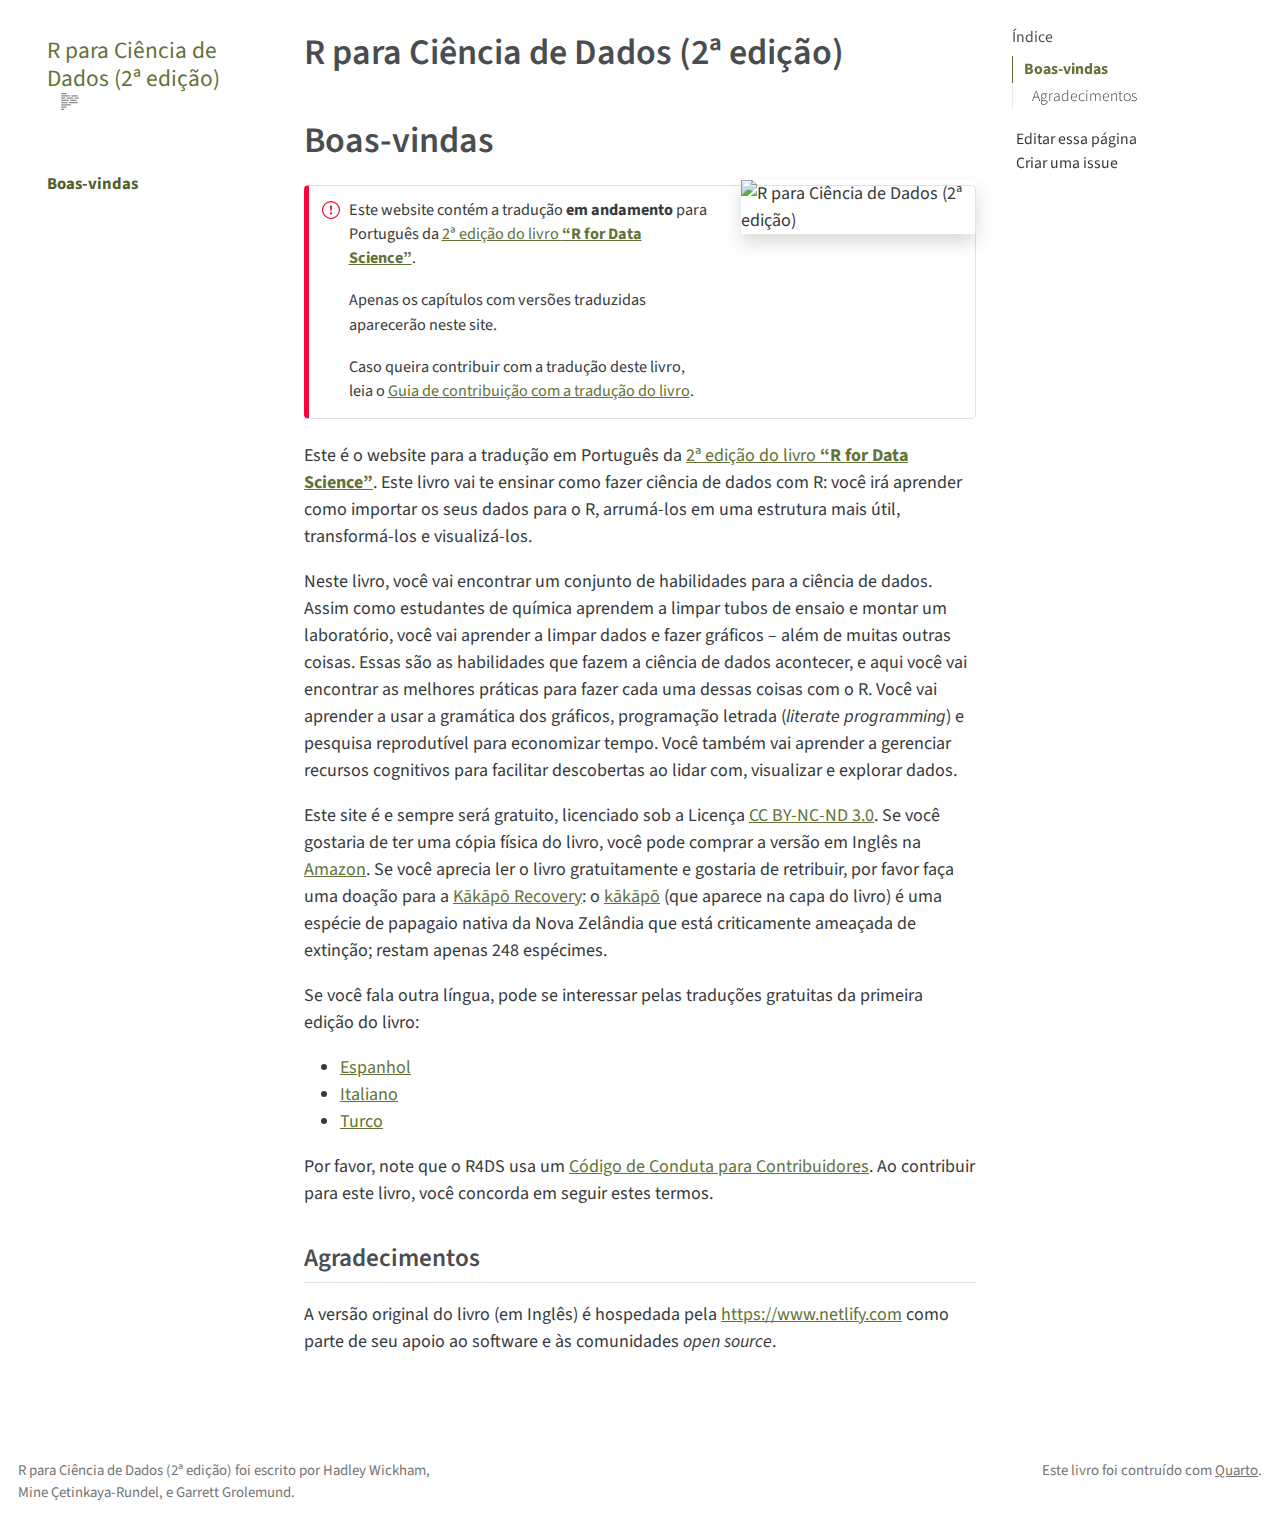
==== index.html @ 9f2780fa "Built site for gh-pages" ====
<!DOCTYPE html>
<html xmlns="http://www.w3.org/1999/xhtml" lang="pt" xml:lang="pt"><head>

<meta charset="utf-8">
<meta name="generator" content="quarto-1.3.450">

<meta name="viewport" content="width=device-width, initial-scale=1.0, user-scalable=yes">

<meta name="author" content="Hadley Wickham, Mine Çetinkaya-Rundel, e Garrett Grolemund">

<title>R para Ciência de Dados (2ª edição)</title>
<style>
code{white-space: pre-wrap;}
span.smallcaps{font-variant: small-caps;}
div.columns{display: flex; gap: min(4vw, 1.5em);}
div.column{flex: auto; overflow-x: auto;}
div.hanging-indent{margin-left: 1.5em; text-indent: -1.5em;}
ul.task-list{list-style: none;}
ul.task-list li input[type="checkbox"] {
  width: 0.8em;
  margin: 0 0.8em 0.2em -1em; /* quarto-specific, see https://github.com/quarto-dev/quarto-cli/issues/4556 */ 
  vertical-align: middle;
}
</style>


<script src="site_libs/quarto-nav/quarto-nav.js"></script>
<script src="site_libs/quarto-nav/headroom.min.js"></script>
<script src="site_libs/clipboard/clipboard.min.js"></script>
<script src="site_libs/quarto-search/autocomplete.umd.js"></script>
<script src="site_libs/quarto-search/fuse.min.js"></script>
<script src="site_libs/quarto-search/quarto-search.js"></script>
<meta name="quarto:offset" content="./">
<link href="./cover.jpg" rel="icon" type="image/jpeg">
<script src="site_libs/quarto-html/quarto.js"></script>
<script src="site_libs/quarto-html/popper.min.js"></script>
<script src="site_libs/quarto-html/tippy.umd.min.js"></script>
<script src="site_libs/quarto-html/anchor.min.js"></script>
<link href="site_libs/quarto-html/tippy.css" rel="stylesheet">
<link href="site_libs/quarto-html/quarto-syntax-highlighting.css" rel="stylesheet" id="quarto-text-highlighting-styles">
<script src="site_libs/bootstrap/bootstrap.min.js"></script>
<link href="site_libs/bootstrap/bootstrap-icons.css" rel="stylesheet">
<link href="site_libs/bootstrap/bootstrap.min.css" rel="stylesheet" id="quarto-bootstrap" data-mode="light">
<script id="quarto-search-options" type="application/json">{
  "location": "sidebar",
  "copy-button": false,
  "collapse-after": 3,
  "panel-placement": "start",
  "type": "textbox",
  "limit": 20,
  "language": {
    "search-no-results-text": "Nenhum resultado",
    "search-matching-documents-text": "documentos correspondentes",
    "search-copy-link-title": "Copiar link para a busca",
    "search-hide-matches-text": "Esconder correspondências adicionais",
    "search-more-match-text": "mais correspondência neste documento",
    "search-more-matches-text": "mais correspondências neste documento",
    "search-clear-button-title": "Limpar",
    "search-detached-cancel-button-title": "Cancelar",
    "search-submit-button-title": "Enviar",
    "search-label": "Procurar"
  }
}</script>
<script defer="" data-domain="r4ds.hadley.nz" src="https://plausible.io/js/plausible.js"></script>


</head>

<body class="nav-sidebar floating">

<div id="quarto-search-results"></div>
  <header id="quarto-header" class="headroom fixed-top">
  <nav class="quarto-secondary-nav">
    <div class="container-fluid d-flex">
      <button type="button" class="quarto-btn-toggle btn" data-bs-toggle="collapse" data-bs-target="#quarto-sidebar,#quarto-sidebar-glass" aria-controls="quarto-sidebar" aria-expanded="false" aria-label="Alternar barra lateral" onclick="if (window.quartoToggleHeadroom) { window.quartoToggleHeadroom(); }">
        <i class="bi bi-layout-text-sidebar-reverse"></i>
      </button>
      <nav class="quarto-page-breadcrumbs" aria-label="breadcrumb"><ol class="breadcrumb"><li class="breadcrumb-item"><a href="./index.html">Boas-vindas</a></li></ol></nav>
      <a class="flex-grow-1" role="button" data-bs-toggle="collapse" data-bs-target="#quarto-sidebar,#quarto-sidebar-glass" aria-controls="quarto-sidebar" aria-expanded="false" aria-label="Alternar barra lateral" onclick="if (window.quartoToggleHeadroom) { window.quartoToggleHeadroom(); }">      
      </a>
      <button type="button" class="btn quarto-search-button" aria-label="" onclick="window.quartoOpenSearch();">
        <i class="bi bi-search"></i>
      </button>
    </div>
  </nav>
</header>
<!-- content -->
<div id="quarto-content" class="quarto-container page-columns page-rows-contents page-layout-article">
<!-- sidebar -->
  <nav id="quarto-sidebar" class="sidebar collapse collapse-horizontal sidebar-navigation floating overflow-auto">
    <div class="pt-lg-2 mt-2 text-left sidebar-header">
    <div class="sidebar-title mb-0 py-0">
      <a href="./">R para Ciência de Dados (2ª edição)</a> 
        <div class="sidebar-tools-main">
    <a href="https://cienciadedatos.github.io/pt-r4ds" rel="" title="Source Code" class="quarto-navigation-tool px-1" aria-label="Source Code"><i class="bi bi-git"></i></a>
  <a href="" class="quarto-reader-toggle quarto-navigation-tool px-1" onclick="window.quartoToggleReader(); return false;" title="Alternar modo de leitor">
  <div class="quarto-reader-toggle-btn">
  <i class="bi"></i>
  </div>
</a>
</div>
    </div>
      </div>
        <div class="mt-2 flex-shrink-0 align-items-center">
        <div class="sidebar-search">
        <div id="quarto-search" class="" title="Procurar"></div>
        </div>
        </div>
    <div class="sidebar-menu-container"> 
    <ul class="list-unstyled mt-1">
        <li class="sidebar-item">
  <div class="sidebar-item-container"> 
  <a href="./index.html" class="sidebar-item-text sidebar-link active">
 <span class="menu-text">Boas-vindas</span></a>
  </div>
</li>
    </ul>
    </div>
</nav>
<div id="quarto-sidebar-glass" data-bs-toggle="collapse" data-bs-target="#quarto-sidebar,#quarto-sidebar-glass"></div>
<!-- margin-sidebar -->
    <div id="quarto-margin-sidebar" class="sidebar margin-sidebar">
        <nav id="TOC" role="doc-toc" class="toc-active">
    <h2 id="toc-title">Índice</h2>
   
  <ul>
  <li><a href="#boas-vindas" id="toc-boas-vindas" class="nav-link active" data-scroll-target="#boas-vindas">Boas-vindas</a>
  <ul class="collapse">
  <li><a href="#agradecimentos" id="toc-agradecimentos" class="nav-link" data-scroll-target="#agradecimentos">Agradecimentos</a></li>
  </ul></li>
  </ul>
<div class="toc-actions"><div><i class="bi bi-git"></i></div><div class="action-links"><p><a href="https://cienciadedatos.github.io/pt-r4ds/edit/main/index.qmd" class="toc-action">Editar essa página</a></p><p><a href="https://cienciadedatos.github.io/pt-r4ds/issues/new" class="toc-action">Criar uma issue</a></p></div></div></nav>
    </div>
<!-- main -->
<main class="content" id="quarto-document-content">

<header id="title-block-header" class="quarto-title-block default">
<div class="quarto-title">
<h1 class="title">R para Ciência de Dados (2ª edição)</h1>
</div>



<div class="quarto-title-meta">

    
  
    
  </div>
  

</header>


<section id="boas-vindas" class="level1 unnumbered">
<h1 class="unnumbered">Boas-vindas</h1><p><img src="cover.jpg" title="R para Ciência de Dados (2ª edição)" class="quarto-cover-image img-fluid"></p>
<div class="callout callout-style-simple callout-important">
<div class="callout-body d-flex">
<div class="callout-icon-container">
<i class="callout-icon"></i>
</div>
<div class="callout-body-container">
<p>Este website contém a tradução <strong>em andamento</strong> para Português da <a href="https://r4ds.hadley.nz/">2ª edição do livro <strong>“R for Data Science”</strong></a>.</p>
<p>Apenas os capítulos com versões traduzidas aparecerão neste site.</p>
<p>Caso queira contribuir com a tradução deste livro, leia o <a href="https://github.com/cienciadedatos/pt-r4ds/wiki">Guia de contribuição com a tradução do livro</a>.</p>
</div>
</div>
</div>
<p>Este é o website para a tradução em Português da <a href="https://r4ds.hadley.nz/">2ª edição do livro <strong>“R for Data Science”</strong></a>. Este livro vai te ensinar como fazer ciência de dados com R: você irá aprender como importar os seus dados para o R, arrumá-los em uma estrutura mais útil, transformá-los e visualizá-los.</p>
<p>Neste livro, você vai encontrar um conjunto de habilidades para a ciência de dados. Assim como estudantes de química aprendem a limpar tubos de ensaio e montar um laboratório, você vai aprender a limpar dados e fazer gráficos – além de muitas outras coisas. Essas são as habilidades que fazem a ciência de dados acontecer, e aqui você vai encontrar as melhores práticas para fazer cada uma dessas coisas com o R. Você vai aprender a usar a gramática dos gráficos, programação letrada (<em>literate programming</em>) e pesquisa reprodutível para economizar tempo. Você também vai aprender a gerenciar recursos cognitivos para facilitar descobertas ao lidar com, visualizar e explorar dados.</p>
<p>Este site é e sempre será gratuito, licenciado sob a Licença <a href="https://creativecommons.org/licenses/by-nc-nd/3.0/us/">CC BY-NC-ND 3.0</a>. Se você gostaria de ter uma cópia física do livro, você pode comprar a versão em Inglês na <a href="https://www.amazon.com/dp/1492097403?&amp;tag=hadlwick-20">Amazon</a>. Se você aprecia ler o livro gratuitamente e gostaria de retribuir, por favor faça uma doação para a <a href="https://www.doc.govt.nz/kakapo-donate">Kākāpō Recovery</a>: o <a href="https://www.youtube.com/watch?v=9T1vfsHYiKY">kākāpō</a> (que aparece na capa do livro) é uma espécie de papagaio nativa da Nova Zelândia que está criticamente ameaçada de extinção; restam apenas 248 espécimes.</p>
<p>Se você fala outra língua, pode se interessar pelas traduções gratuitas da primeira edição do livro:</p>
<ul>
<li><a href="http://es.r4ds.hadley.nz">Espanhol</a></li>
<li><a href="https://it.r4ds.hadley.nz">Italiano</a></li>
<li><a href="https://tr.r4ds.hadley.nz">Turco</a></li>
</ul>
<p>Por favor, note que o R4DS usa um <a href="https://contributor-covenant.org/version/2/0/CODE_OF_CONDUCT.html">Código de Conduta para Contribuidores</a>. Ao contribuir para este livro, você concorda em seguir estes termos.</p>
<section id="agradecimentos" class="level2 unnumbered">
<h2 class="unnumbered anchored" data-anchor-id="agradecimentos">Agradecimentos</h2>
<p>A versão original do livro (em Inglês) é hospedada pela <a href="https://www.netlify.com" class="uri">https://www.netlify.com</a> como parte de seu apoio ao software e às comunidades <em>open source</em>.</p>


</section>
</section>

</main> <!-- /main -->
<script id="quarto-html-after-body" type="application/javascript">
window.document.addEventListener("DOMContentLoaded", function (event) {
  const toggleBodyColorMode = (bsSheetEl) => {
    const mode = bsSheetEl.getAttribute("data-mode");
    const bodyEl = window.document.querySelector("body");
    if (mode === "dark") {
      bodyEl.classList.add("quarto-dark");
      bodyEl.classList.remove("quarto-light");
    } else {
      bodyEl.classList.add("quarto-light");
      bodyEl.classList.remove("quarto-dark");
    }
  }
  const toggleBodyColorPrimary = () => {
    const bsSheetEl = window.document.querySelector("link#quarto-bootstrap");
    if (bsSheetEl) {
      toggleBodyColorMode(bsSheetEl);
    }
  }
  toggleBodyColorPrimary();  
  const icon = "";
  const anchorJS = new window.AnchorJS();
  anchorJS.options = {
    placement: 'right',
    icon: icon
  };
  anchorJS.add('.anchored');
  const isCodeAnnotation = (el) => {
    for (const clz of el.classList) {
      if (clz.startsWith('code-annotation-')) {                     
        return true;
      }
    }
    return false;
  }
  const clipboard = new window.ClipboardJS('.code-copy-button', {
    text: function(trigger) {
      const codeEl = trigger.previousElementSibling.cloneNode(true);
      for (const childEl of codeEl.children) {
        if (isCodeAnnotation(childEl)) {
          childEl.remove();
        }
      }
      return codeEl.innerText;
    }
  });
  clipboard.on('success', function(e) {
    // button target
    const button = e.trigger;
    // don't keep focus
    button.blur();
    // flash "checked"
    button.classList.add('code-copy-button-checked');
    var currentTitle = button.getAttribute("title");
    button.setAttribute("title", "Copiada");
    let tooltip;
    if (window.bootstrap) {
      button.setAttribute("data-bs-toggle", "tooltip");
      button.setAttribute("data-bs-placement", "left");
      button.setAttribute("data-bs-title", "Copiada");
      tooltip = new bootstrap.Tooltip(button, 
        { trigger: "manual", 
          customClass: "code-copy-button-tooltip",
          offset: [0, -8]});
      tooltip.show();    
    }
    setTimeout(function() {
      if (tooltip) {
        tooltip.hide();
        button.removeAttribute("data-bs-title");
        button.removeAttribute("data-bs-toggle");
        button.removeAttribute("data-bs-placement");
      }
      button.setAttribute("title", currentTitle);
      button.classList.remove('code-copy-button-checked');
    }, 1000);
    // clear code selection
    e.clearSelection();
  });
  function tippyHover(el, contentFn) {
    const config = {
      allowHTML: true,
      content: contentFn,
      maxWidth: 500,
      delay: 100,
      arrow: false,
      appendTo: function(el) {
          return el.parentElement;
      },
      interactive: true,
      interactiveBorder: 10,
      theme: 'quarto',
      placement: 'bottom-start'
    };
    window.tippy(el, config); 
  }
  const noterefs = window.document.querySelectorAll('a[role="doc-noteref"]');
  for (var i=0; i<noterefs.length; i++) {
    const ref = noterefs[i];
    tippyHover(ref, function() {
      // use id or data attribute instead here
      let href = ref.getAttribute('data-footnote-href') || ref.getAttribute('href');
      try { href = new URL(href).hash; } catch {}
      const id = href.replace(/^#\/?/, "");
      const note = window.document.getElementById(id);
      return note.innerHTML;
    });
  }
      let selectedAnnoteEl;
      const selectorForAnnotation = ( cell, annotation) => {
        let cellAttr = 'data-code-cell="' + cell + '"';
        let lineAttr = 'data-code-annotation="' +  annotation + '"';
        const selector = 'span[' + cellAttr + '][' + lineAttr + ']';
        return selector;
      }
      const selectCodeLines = (annoteEl) => {
        const doc = window.document;
        const targetCell = annoteEl.getAttribute("data-target-cell");
        const targetAnnotation = annoteEl.getAttribute("data-target-annotation");
        const annoteSpan = window.document.querySelector(selectorForAnnotation(targetCell, targetAnnotation));
        const lines = annoteSpan.getAttribute("data-code-lines").split(",");
        const lineIds = lines.map((line) => {
          return targetCell + "-" + line;
        })
        let top = null;
        let height = null;
        let parent = null;
        if (lineIds.length > 0) {
            //compute the position of the single el (top and bottom and make a div)
            const el = window.document.getElementById(lineIds[0]);
            top = el.offsetTop;
            height = el.offsetHeight;
            parent = el.parentElement.parentElement;
          if (lineIds.length > 1) {
            const lastEl = window.document.getElementById(lineIds[lineIds.length - 1]);
            const bottom = lastEl.offsetTop + lastEl.offsetHeight;
            height = bottom - top;
          }
          if (top !== null && height !== null && parent !== null) {
            // cook up a div (if necessary) and position it 
            let div = window.document.getElementById("code-annotation-line-highlight");
            if (div === null) {
              div = window.document.createElement("div");
              div.setAttribute("id", "code-annotation-line-highlight");
              div.style.position = 'absolute';
              parent.appendChild(div);
            }
            div.style.top = top - 2 + "px";
            div.style.height = height + 4 + "px";
            let gutterDiv = window.document.getElementById("code-annotation-line-highlight-gutter");
            if (gutterDiv === null) {
              gutterDiv = window.document.createElement("div");
              gutterDiv.setAttribute("id", "code-annotation-line-highlight-gutter");
              gutterDiv.style.position = 'absolute';
              const codeCell = window.document.getElementById(targetCell);
              const gutter = codeCell.querySelector('.code-annotation-gutter');
              gutter.appendChild(gutterDiv);
            }
            gutterDiv.style.top = top - 2 + "px";
            gutterDiv.style.height = height + 4 + "px";
          }
          selectedAnnoteEl = annoteEl;
        }
      };
      const unselectCodeLines = () => {
        const elementsIds = ["code-annotation-line-highlight", "code-annotation-line-highlight-gutter"];
        elementsIds.forEach((elId) => {
          const div = window.document.getElementById(elId);
          if (div) {
            div.remove();
          }
        });
        selectedAnnoteEl = undefined;
      };
      // Attach click handler to the DT
      const annoteDls = window.document.querySelectorAll('dt[data-target-cell]');
      for (const annoteDlNode of annoteDls) {
        annoteDlNode.addEventListener('click', (event) => {
          const clickedEl = event.target;
          if (clickedEl !== selectedAnnoteEl) {
            unselectCodeLines();
            const activeEl = window.document.querySelector('dt[data-target-cell].code-annotation-active');
            if (activeEl) {
              activeEl.classList.remove('code-annotation-active');
            }
            selectCodeLines(clickedEl);
            clickedEl.classList.add('code-annotation-active');
          } else {
            // Unselect the line
            unselectCodeLines();
            clickedEl.classList.remove('code-annotation-active');
          }
        });
      }
  const findCites = (el) => {
    const parentEl = el.parentElement;
    if (parentEl) {
      const cites = parentEl.dataset.cites;
      if (cites) {
        return {
          el,
          cites: cites.split(' ')
        };
      } else {
        return findCites(el.parentElement)
      }
    } else {
      return undefined;
    }
  };
  var bibliorefs = window.document.querySelectorAll('a[role="doc-biblioref"]');
  for (var i=0; i<bibliorefs.length; i++) {
    const ref = bibliorefs[i];
    const citeInfo = findCites(ref);
    if (citeInfo) {
      tippyHover(citeInfo.el, function() {
        var popup = window.document.createElement('div');
        citeInfo.cites.forEach(function(cite) {
          var citeDiv = window.document.createElement('div');
          citeDiv.classList.add('hanging-indent');
          citeDiv.classList.add('csl-entry');
          var biblioDiv = window.document.getElementById('ref-' + cite);
          if (biblioDiv) {
            citeDiv.innerHTML = biblioDiv.innerHTML;
          }
          popup.appendChild(citeDiv);
        });
        return popup.innerHTML;
      });
    }
  }
});
</script>
</div> <!-- /content -->
<footer class="footer">
  <div class="nav-footer">
    <div class="nav-footer-left">R para Ciência de Dados (2ª edição) foi escrito por Hadley Wickham, Mine Çetinkaya-Rundel, e Garrett Grolemund.</div>   
    <div class="nav-footer-center">
      &nbsp;
    </div>
    <div class="nav-footer-right">Este livro foi contruído com <a href="https://quarto.org/">Quarto</a>.</div>
  </div>
</footer>



</body></html>
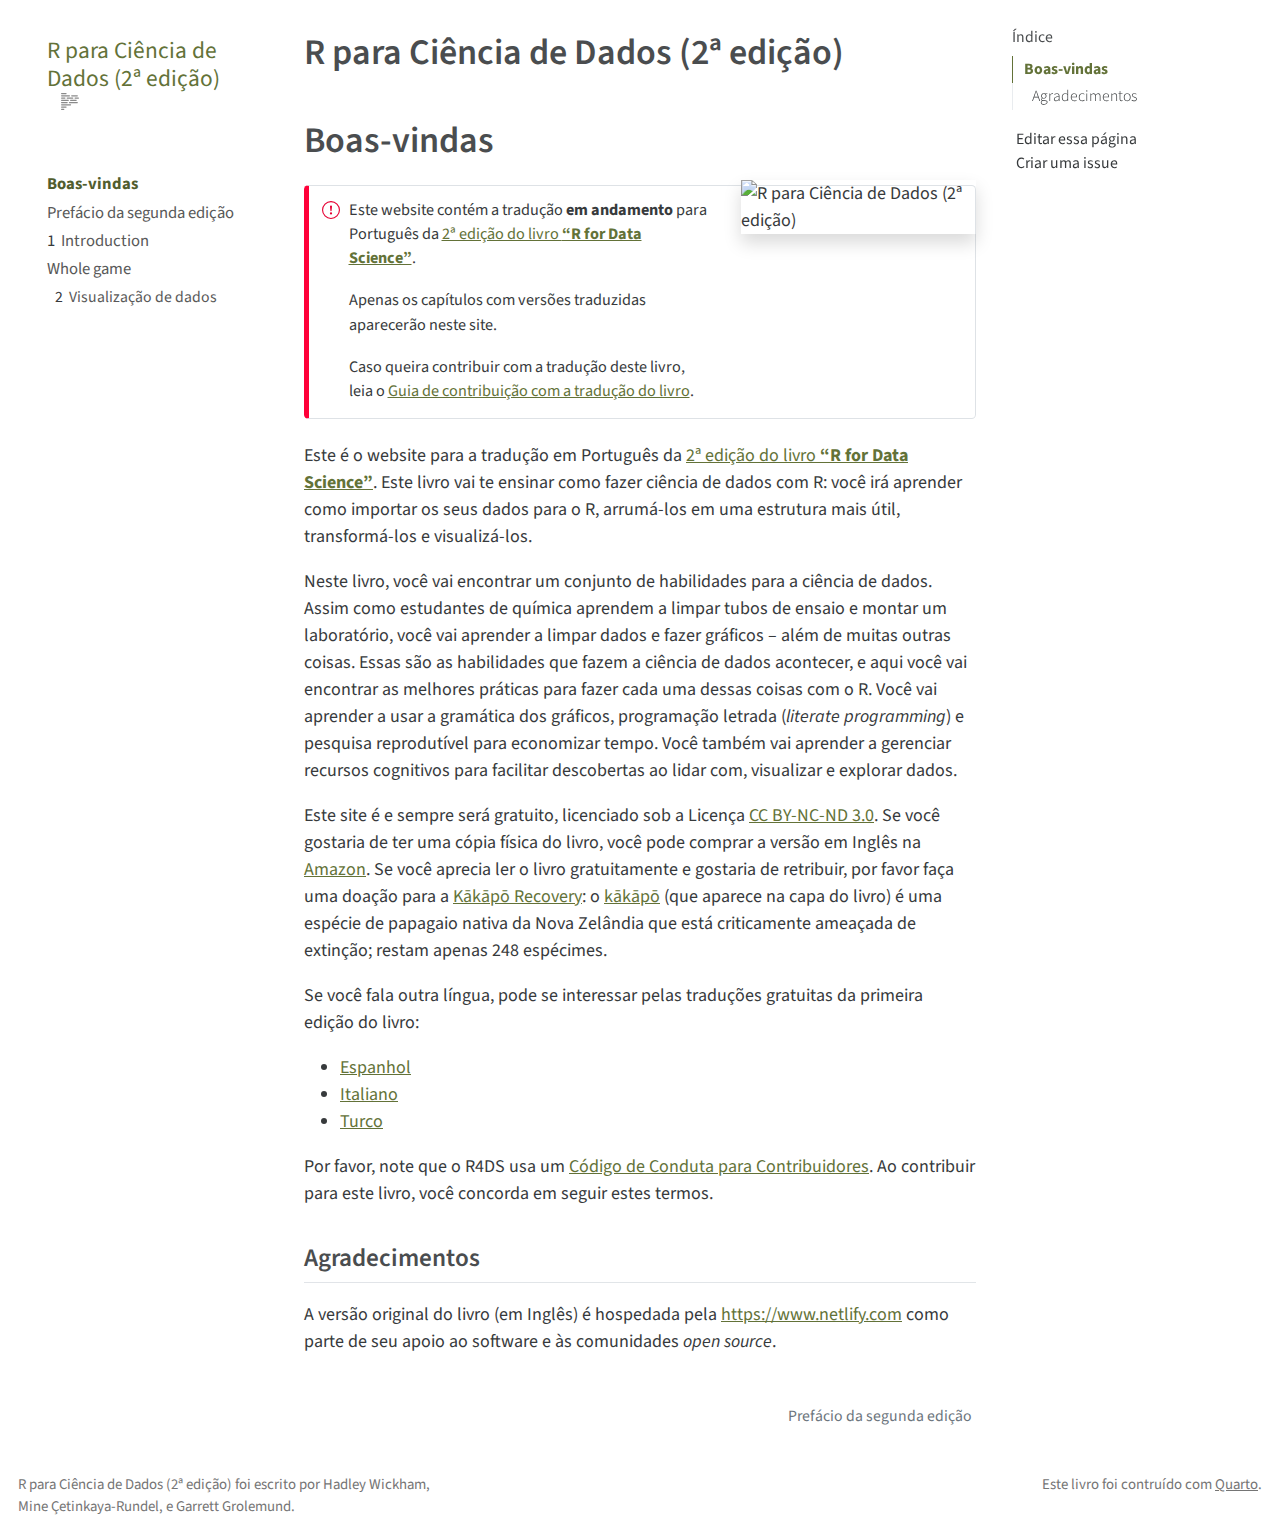
==== commit db495fd1: "Built site for gh-pages" ====
--- a/index.html
+++ b/index.html
@@ -31,6 +31,7 @@
 <script src="site_libs/quarto-search/fuse.min.js"></script>
 <script src="site_libs/quarto-search/quarto-search.js"></script>
 <meta name="quarto:offset" content="./">
+<link href="./preface-2e.html" rel="next">
 <link href="./cover.jpg" rel="icon" type="image/jpeg">
 <script src="site_libs/quarto-html/quarto.js"></script>
 <script src="site_libs/quarto-html/popper.min.js"></script>
@@ -114,6 +115,35 @@
  <span class="menu-text">Boas-vindas</span></a>
   </div>
 </li>
+        <li class="sidebar-item">
+  <div class="sidebar-item-container"> 
+  <a href="./preface-2e.html" class="sidebar-item-text sidebar-link">
+ <span class="menu-text">Prefácio da segunda edição</span></a>
+  </div>
+</li>
+        <li class="sidebar-item">
+  <div class="sidebar-item-container"> 
+  <a href="./intro.html" class="sidebar-item-text sidebar-link">
+ <span class="menu-text"><span class="chapter-number">1</span>&nbsp; <span class="chapter-title">Introduction</span></span></a>
+  </div>
+</li>
+        <li class="sidebar-item sidebar-item-section">
+      <div class="sidebar-item-container"> 
+            <a href="./whole-game.html" class="sidebar-item-text sidebar-link">
+ <span class="menu-text">Whole game</span></a>
+          <a class="sidebar-item-toggle text-start" data-bs-toggle="collapse" data-bs-target="#quarto-sidebar-section-1" aria-expanded="true" aria-label="Alternar seção">
+            <i class="bi bi-chevron-right ms-2"></i>
+          </a> 
+      </div>
+      <ul id="quarto-sidebar-section-1" class="collapse list-unstyled sidebar-section depth1 show">  
+          <li class="sidebar-item">
+  <div class="sidebar-item-container"> 
+  <a href="./data-visualize.html" class="sidebar-item-text sidebar-link">
+ <span class="menu-text"><span class="chapter-number">2</span>&nbsp; <span class="chapter-title">Visualização de dados</span></span></a>
+  </div>
+</li>
+      </ul>
+  </li>
     </ul>
     </div>
 </nav>
@@ -418,6 +448,15 @@
   }
 });
 </script>
+<nav class="page-navigation">
+  <div class="nav-page nav-page-previous">
+  </div>
+  <div class="nav-page nav-page-next">
+      <a href="./preface-2e.html" class="pagination-link">
+        <span class="nav-page-text">Prefácio da segunda edição</span> <i class="bi bi-arrow-right-short"></i>
+      </a>
+  </div>
+</nav>
 </div> <!-- /content -->
 <footer class="footer">
   <div class="nav-footer">
